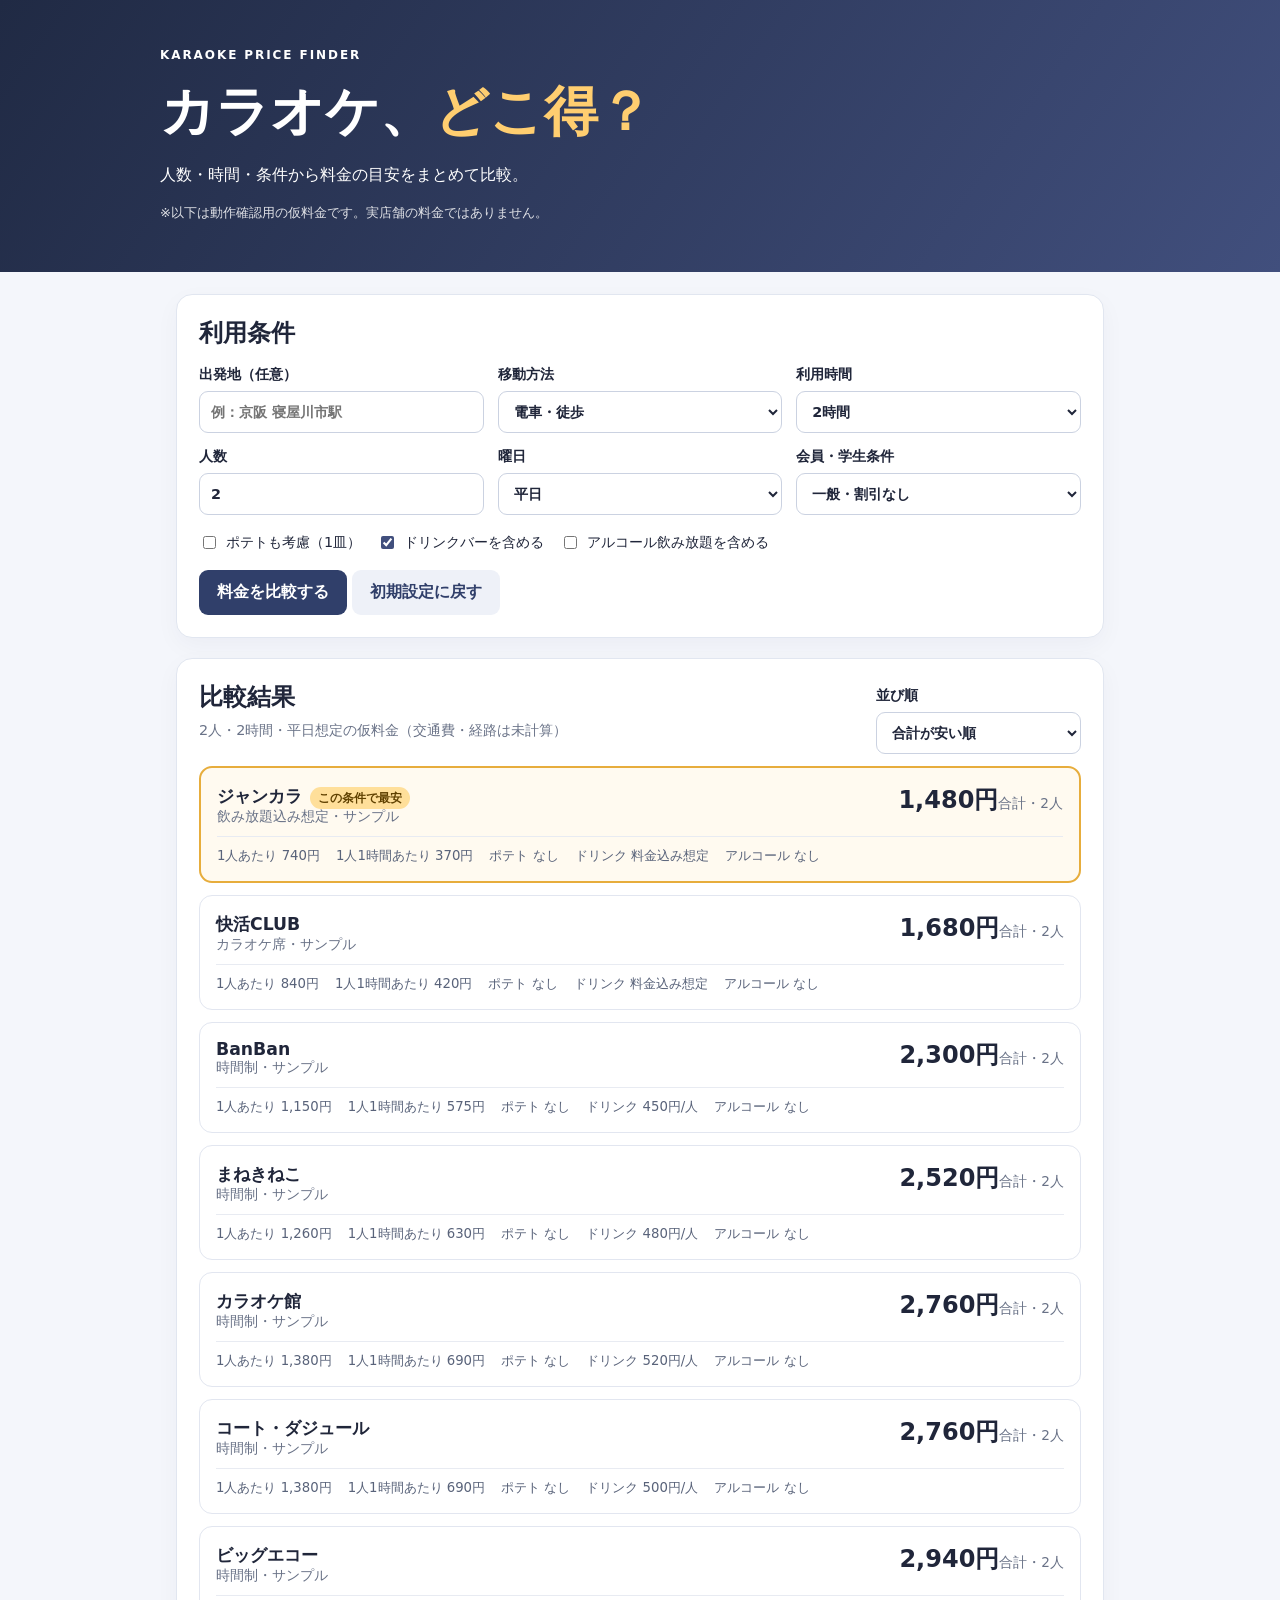
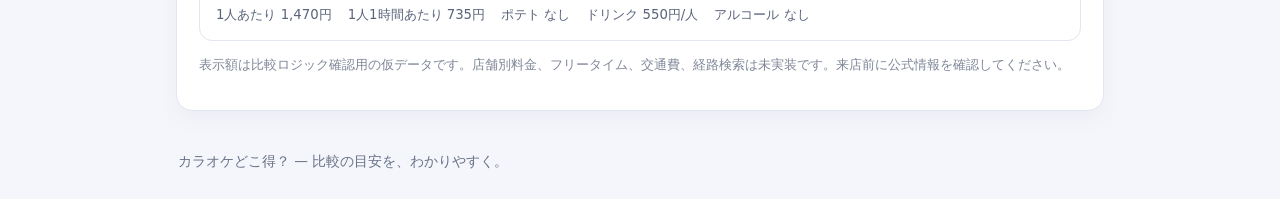
==== site/index.html @ 8447a925 "Add files via upload" ====
<!doctype html><html lang="ja"><head><meta charset="utf-8"><meta name="viewport" content="width=device-width,initial-scale=1"><meta name="theme-color" content="#202a44"><title>カラオケどこ得？</title><meta name="description" content="条件を入れてカラオケ料金の目安を比較"><link rel="stylesheet" href="./style.css"><script defer src="./app.js"></script></head><body><header><p class="eyebrow">KARAOKE PRICE FINDER</p><h1>カラオケ、<span>どこ得？</span></h1><p>人数・時間・条件から料金の目安をまとめて比較。</p><p class="notice">※以下は動作確認用の仮料金です。実店舗の料金ではありません。</p></header><main><section class="panel"><h2>利用条件</h2><form id="search-form"><div class="grid"><label>出発地（任意）<input id="origin" placeholder="例：京阪 寝屋川市駅"></label><label>移動方法<select id="transport"><option value="transit">電車・徒歩</option><option value="car">車</option><option value="walk">徒歩</option></select></label><label>利用時間<select id="duration"><option value="1">1時間</option><option value="2" selected>2時間</option><option value="3">3時間</option><option value="4">4時間</option><option value="5">5時間</option><option value="6">6時間</option></select></label><label>人数<input id="people" type="number" min="1" max="20" value="2" required></label><label>曜日<select id="day"><option value="weekday">平日</option><option value="weekend">金土日・祝前日</option></select></label><label>会員・学生条件<select id="discount"><option value="none">一般・割引なし</option><option value="member">会員料金（想定）</option><option value="student">学生料金（想定）</option></select></label></div><div class="checks"><label><input id="potato" type="checkbox"> ポテトも考慮（1皿）</label><label><input id="drink" type="checkbox" checked> ドリンクバーを含める</label><label><input id="alcohol" type="checkbox"> アルコール飲み放題を含める</label></div><button type="submit">料金を比較する</button> <button type="button" id="reset" class="secondary">初期設定に戻す</button></form></section><section class="panel"><div class="result-head"><div><h2>比較結果</h2><p id="summary">条件を選んで比較してな。</p></div><label>並び順<select id="sort"><option value="total">合計が安い順</option><option value="hourly">1人1時間あたりが安い順</option><option value="name">チェーン名順</option></select></label></div><div id="results-list" aria-live="polite"><p class="empty">読み込み中…</p></div><p class="notice dark">表示額は比較ロジック確認用の仮データです。店舗別料金、フリータイム、交通費、経路検索は未実装です。来店前に公式情報を確認してください。</p></section></main><footer>カラオケどこ得？ — 比較の目安を、わかりやすく。</footer></body></html>
---- site/style.css ----
*{box-sizing:border-box}body{margin:0;background:#f4f6fb;color:#20263a;font-family:system-ui,-apple-system,"Segoe UI",sans-serif}header{padding:36px max(20px,calc((100% - 960px)/2));background:linear-gradient(125deg,#202a44,#414f7d);color:#fff}.eyebrow{letter-spacing:.16em;font-size:.75rem;font-weight:800}h1{font-size:clamp(2rem,6vw,3.4rem);margin:.25em 0}h1 span{color:#ffce70}.notice{font-size:.82rem;line-height:1.6;opacity:.85}.dark{color:#697287}main{max-width:960px;margin:auto;padding:22px 16px}.panel{background:white;border:1px solid #e1e6f0;border-radius:16px;padding:22px;margin-bottom:20px;box-shadow:0 8px 24px #1724430a}h2{margin:0 0 16px}.grid{display:grid;grid-template-columns:repeat(3,minmax(0,1fr));gap:14px}label{display:flex;flex-direction:column;gap:7px;font-size:.9rem;font-weight:650}input,select{font:inherit;border:1px solid #cbd2e1;border-radius:9px;padding:11px;background:white;color:inherit;min-height:42px}.checks{display:flex;flex-wrap:wrap;gap:16px;margin:18px 0}.checks label{flex-direction:row;align-items:center;font-weight:500}.checks input{min-height:auto;accent-color:#414f7d}button{background:#303f6a;color:white;border:0;border-radius:9px;padding:12px 18px;font:inherit;font-weight:750;cursor:pointer}.secondary{background:#eef1f8;color:#303f6a}.result-head{display:flex;justify-content:space-between;align-items:end;gap:15px}.result-head p{color:#697287;margin-top:-8px;font-size:.9rem}.result-head label{min-width:180px}.card{border:1px solid #e2e6f0;border-radius:13px;padding:16px;margin-top:12px;display:grid;grid-template-columns:1fr auto;gap:10px 16px}.card.best{border:2px solid #e7ad3c;background:#fffaf0}.brand{font-size:1.08rem;font-weight:800}.badge{font-size:.72rem;background:#ffdf9a;color:#604100;padding:4px 8px;border-radius:99px;margin-left:8px}.plan,.price small{color:#697287;font-size:.85rem}.price{text-align:right;white-space:nowrap}.price strong{font-size:1.5rem}.details{grid-column:1/-1;border-top:1px solid #e8ebf2;padding-top:10px;display:flex;flex-wrap:wrap;gap:8px 16px;font-size:.83rem;color:#59637a}.empty{text-align:center;padding:24px;background:#f7f8fc;border-radius:10px;color:#697287}footer{max-width:960px;margin:auto;padding:0 18px 28px;color:#697287;font-size:.85rem}@media(max-width:680px){.grid{grid-template-columns:repeat(2,minmax(0,1fr))}.result-head{align-items:stretch;flex-direction:column}.result-head label{min-width:0}.card{padding:13px}}@media(max-width:420px){.grid{grid-template-columns:1fr}.card{grid-template-columns:1fr}.price{text-align:left}.details{grid-column:1}button{margin-bottom:5px}}
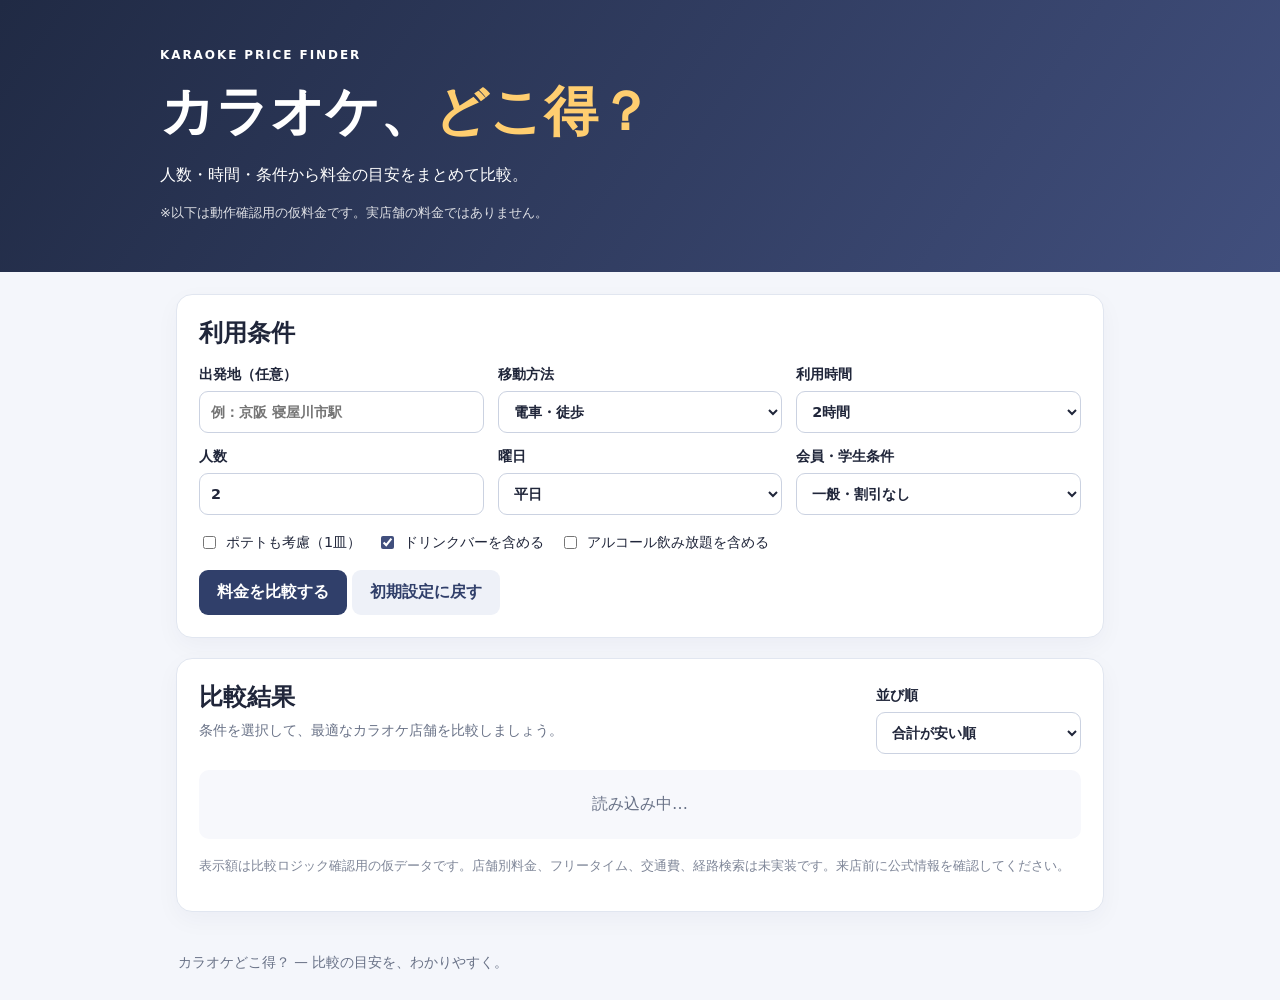
==== commit 83aa254c: "Update index.html" ====
--- a/site/index.html
+++ b/site/index.html
@@ -1 +1 @@
-<!doctype html><html lang="ja"><head><meta charset="utf-8"><meta name="viewport" content="width=device-width,initial-scale=1"><meta name="theme-color" content="#202a44"><title>カラオケどこ得？</title><meta name="description" content="条件を入れてカラオケ料金の目安を比較"><link rel="stylesheet" href="./style.css"><script defer src="./app.js"></script></head><body><header><p class="eyebrow">KARAOKE PRICE FINDER</p><h1>カラオケ、<span>どこ得？</span></h1><p>人数・時間・条件から料金の目安をまとめて比較。</p><p class="notice">※以下は動作確認用の仮料金です。実店舗の料金ではありません。</p></header><main><section class="panel"><h2>利用条件</h2><form id="search-form"><div class="grid"><label>出発地（任意）<input id="origin" placeholder="例：京阪 寝屋川市駅"></label><label>移動方法<select id="transport"><option value="transit">電車・徒歩</option><option value="car">車</option><option value="walk">徒歩</option></select></label><label>利用時間<select id="duration"><option value="1">1時間</option><option value="2" selected>2時間</option><option value="3">3時間</option><option value="4">4時間</option><option value="5">5時間</option><option value="6">6時間</option></select></label><label>人数<input id="people" type="number" min="1" max="20" value="2" required></label><label>曜日<select id="day"><option value="weekday">平日</option><option value="weekend">金土日・祝前日</option></select></label><label>会員・学生条件<select id="discount"><option value="none">一般・割引なし</option><option value="member">会員料金（想定）</option><option value="student">学生料金（想定）</option></select></label></div><div class="checks"><label><input id="potato" type="checkbox"> ポテトも考慮（1皿）</label><label><input id="drink" type="checkbox" checked> ドリンクバーを含める</label><label><input id="alcohol" type="checkbox"> アルコール飲み放題を含める</label></div><button type="submit">料金を比較する</button> <button type="button" id="reset" class="secondary">初期設定に戻す</button></form></section><section class="panel"><div class="result-head"><div><h2>比較結果</h2><p id="summary">条件を選んで比較してな。</p></div><label>並び順<select id="sort"><option value="total">合計が安い順</option><option value="hourly">1人1時間あたりが安い順</option><option value="name">チェーン名順</option></select></label></div><div id="results-list" aria-live="polite"><p class="empty">読み込み中…</p></div><p class="notice dark">表示額は比較ロジック確認用の仮データです。店舗別料金、フリータイム、交通費、経路検索は未実装です。来店前に公式情報を確認してください。</p></section></main><footer>カラオケどこ得？ — 比較の目安を、わかりやすく。</footer></body></html>
+<!doctype html><html lang="ja"><head><meta charset="utf-8"><meta name="viewport" content="width=device-width,initial-scale=1"><meta name="theme-color" content="#202a44"><title>カラオケどこ得？</title><meta name="description" content="条件を入れてカラオケ料金の目安を比較"><link rel="stylesheet" href="./style.css"><script defer src="./app.js"></script></head><body><header><p class="eyebrow">KARAOKE PRICE FINDER</p><h1>カラオケ、<span>どこ得？</span></h1><p>人数・時間・条件から料金の目安をまとめて比較。</p><p class="notice">※以下は動作確認用の仮料金です。実店舗の料金ではありません。</p></header><main><section class="panel"><h2>利用条件</h2><form id="search-form"><div class="grid"><label>出発地（任意）<input id="origin" placeholder="例：京阪 寝屋川市駅"></label><label>移動方法<select id="transport"><option value="transit">電車・徒歩</option><option value="car">車</option><option value="walk">徒歩</option></select></label><label>利用時間<select id="duration"><option value="1">1時間</option><option value="2" selected>2時間</option><option value="3">3時間</option><option value="4">4時間</option><option value="5">5時間</option><option value="6">6時間</option></select></label><label>人数<input id="people" type="number" min="1" max="20" value="2" required></label><label>曜日<select id="day"><option value="weekday">平日</option><option value="weekend">金土日・祝前日</option></select></label><label>会員・学生条件<select id="discount"><option value="none">一般・割引なし</option><option value="member">会員料金（想定）</option><option value="student">学生料金（想定）</option></select></label></div><div class="checks"><label><input id="potato" type="checkbox"> ポテトも考慮（1皿）</label><label><input id="drink" type="checkbox" checked> ドリンクバーを含める</label><label><input id="alcohol" type="checkbox"> アルコール飲み放題を含める</label></div><button type="submit">料金を比較する</button> <button type="button" id="reset" class="secondary">初期設定に戻す</button></form></section><section class="panel"><div class="result-head"><div><h2>比較結果</h2><p id="summary">条件を選択して、最適なカラオケ店舗を比較しましょう。</p></div><label>並び順<select id="sort"><option value="total">合計が安い順</option><option value="hourly">1人1時間あたりが安い順</option><option value="name">チェーン名順</option></select></label></div><div id="results-list" aria-live="polite"><p class="empty">読み込み中…</p></div><p class="notice dark">表示額は比較ロジック確認用の仮データです。店舗別料金、フリータイム、交通費、経路検索は未実装です。来店前に公式情報を確認してください。</p></section></main><footer>カラオケどこ得？ — 比較の目安を、わかりやすく。</footer></body></html>
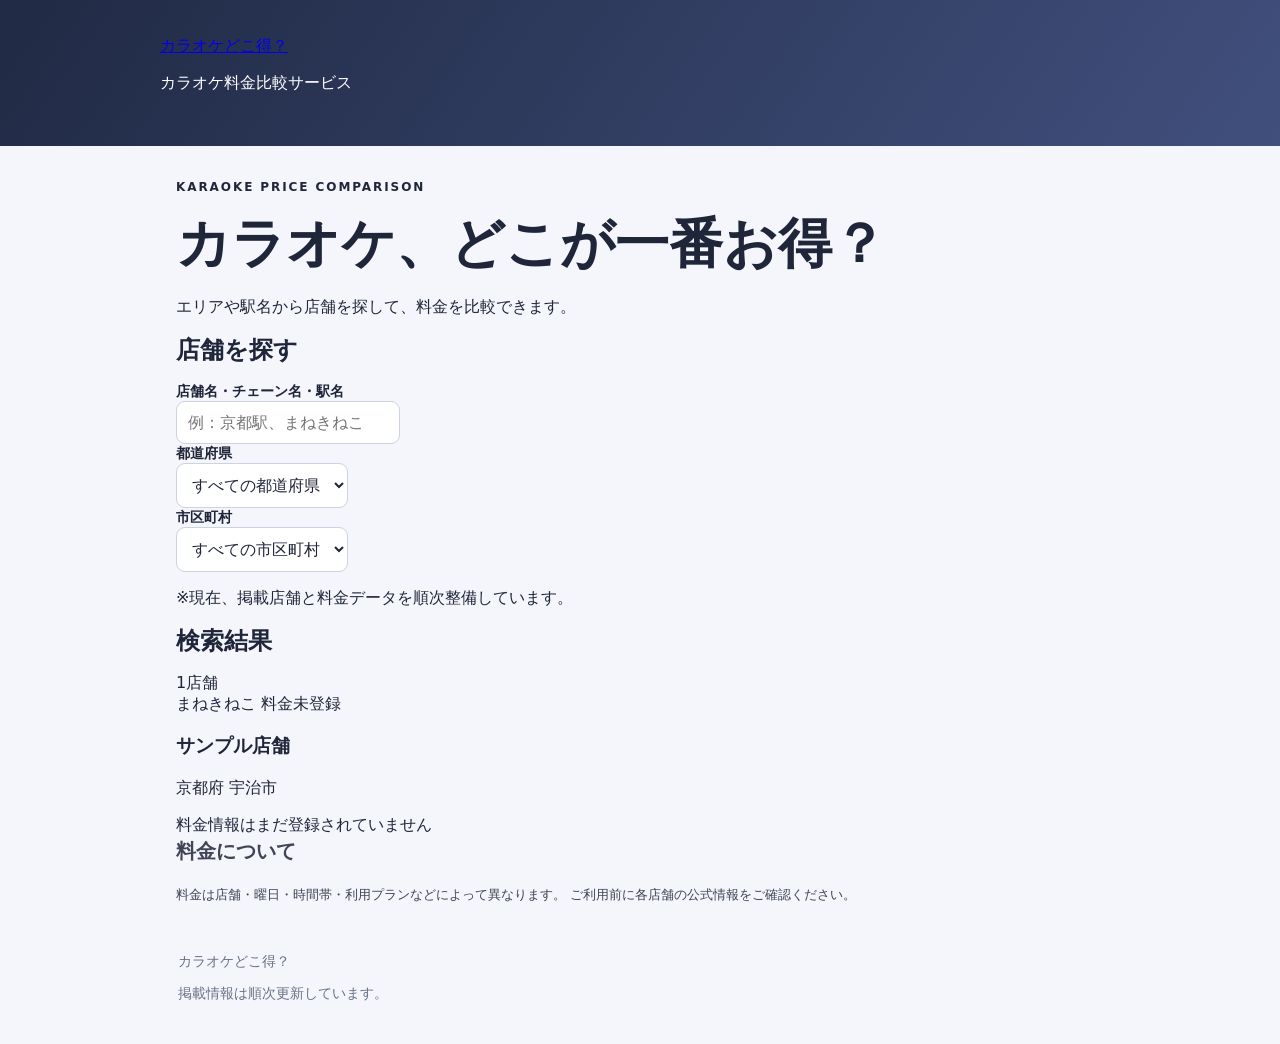
==== commit b3c8e1ad: "Update index.html" ====
--- a/site/index.html
+++ b/site/index.html
@@ -1 +1,84 @@
-<!doctype html><html lang="ja"><head><meta charset="utf-8"><meta name="viewport" content="width=device-width,initial-scale=1"><meta name="theme-color" content="#202a44"><title>カラオケどこ得？</title><meta name="description" content="条件を入れてカラオケ料金の目安を比較"><link rel="stylesheet" href="./style.css"><script defer src="./app.js"></script></head><body><header><p class="eyebrow">KARAOKE PRICE FINDER</p><h1>カラオケ、<span>どこ得？</span></h1><p>人数・時間・条件から料金の目安をまとめて比較。</p><p class="notice">※以下は動作確認用の仮料金です。実店舗の料金ではありません。</p></header><main><section class="panel"><h2>利用条件</h2><form id="search-form"><div class="grid"><label>出発地（任意）<input id="origin" placeholder="例：京阪 寝屋川市駅"></label><label>移動方法<select id="transport"><option value="transit">電車・徒歩</option><option value="car">車</option><option value="walk">徒歩</option></select></label><label>利用時間<select id="duration"><option value="1">1時間</option><option value="2" selected>2時間</option><option value="3">3時間</option><option value="4">4時間</option><option value="5">5時間</option><option value="6">6時間</option></select></label><label>人数<input id="people" type="number" min="1" max="20" value="2" required></label><label>曜日<select id="day"><option value="weekday">平日</option><option value="weekend">金土日・祝前日</option></select></label><label>会員・学生条件<select id="discount"><option value="none">一般・割引なし</option><option value="member">会員料金（想定）</option><option value="student">学生料金（想定）</option></select></label></div><div class="checks"><label><input id="potato" type="checkbox"> ポテトも考慮（1皿）</label><label><input id="drink" type="checkbox" checked> ドリンクバーを含める</label><label><input id="alcohol" type="checkbox"> アルコール飲み放題を含める</label></div><button type="submit">料金を比較する</button> <button type="button" id="reset" class="secondary">初期設定に戻す</button></form></section><section class="panel"><div class="result-head"><div><h2>比較結果</h2><p id="summary">条件を選択して、最適なカラオケ店舗を比較しましょう。</p></div><label>並び順<select id="sort"><option value="total">合計が安い順</option><option value="hourly">1人1時間あたりが安い順</option><option value="name">チェーン名順</option></select></label></div><div id="results-list" aria-live="polite"><p class="empty">読み込み中…</p></div><p class="notice dark">表示額は比較ロジック確認用の仮データです。店舗別料金、フリータイム、交通費、経路検索は未実装です。来店前に公式情報を確認してください。</p></section></main><footer>カラオケどこ得？ — 比較の目安を、わかりやすく。</footer></body></html>
+<!DOCTYPE html>
+<html lang="ja">
+<head>
+  <meta charset="UTF-8">
+  <meta name="viewport" content="width=device-width, initial-scale=1">
+  <meta name="theme-color" content="#ffffff">
+  <meta name="description" content="カラオケ店舗の料金を比較して、自分に合ったお店を探せるサービスです。">
+  <title>カラオケどこ得？｜カラオケ料金比較</title>
+  <link rel="stylesheet" href="./style.css">
+  <script src="./app.js" defer></script>
+</head>
+<body>
+  <header class="site-header">
+    <a class="logo" href="./">カラオケどこ得？</a>
+    <p class="header-subtitle">カラオケ料金比較サービス</p>
+  </header>
+
+  <main class="container">
+    <section class="hero">
+      <p class="eyebrow">KARAOKE PRICE COMPARISON</p>
+      <h1>カラオケ、どこが一番お得？</h1>
+      <p class="hero-description">
+        エリアや駅名から店舗を探して、料金を比較できます。
+      </p>
+    </section>
+
+    <section class="search-panel" aria-labelledby="search-title">
+      <h2 id="search-title">店舗を探す</h2>
+
+      <label for="search">店舗名・チェーン名・駅名</label>
+      <input
+        id="search"
+        type="search"
+        placeholder="例：京都駅、まねきねこ"
+        autocomplete="off"
+      >
+
+      <div class="select-row">
+        <div class="form-field">
+          <label for="prefecture">都道府県</label>
+          <select id="prefecture">
+            <option value="">すべての都道府県</option>
+          </select>
+        </div>
+
+        <div class="form-field">
+          <label for="city">市区町村</label>
+          <select id="city">
+            <option value="">すべての市区町村</option>
+          </select>
+        </div>
+      </div>
+
+      <p class="search-note">
+        ※現在、掲載店舗と料金データを順次整備しています。
+      </p>
+    </section>
+
+    <section class="results-section" aria-labelledby="results-title">
+      <div class="results-heading">
+        <h2 id="results-title">検索結果</h2>
+        <span id="result-count">0店舗</span>
+      </div>
+
+      <div id="store-list" class="store-list" aria-live="polite">
+        <p>店舗情報を読み込んでいます。</p>
+      </div>
+    </section>
+
+    <section class="notice">
+      <h2>料金について</h2>
+      <p>
+        料金は店舗・曜日・時間帯・利用プランなどによって異なります。
+        ご利用前に各店舗の公式情報をご確認ください。
+      </p>
+    </section>
+  </main>
+
+  <footer class="site-footer">
+    <p>カラオケどこ得？</p>
+    <p>掲載情報は順次更新しています。</p>
+  </footer>
+</body>
+</html>
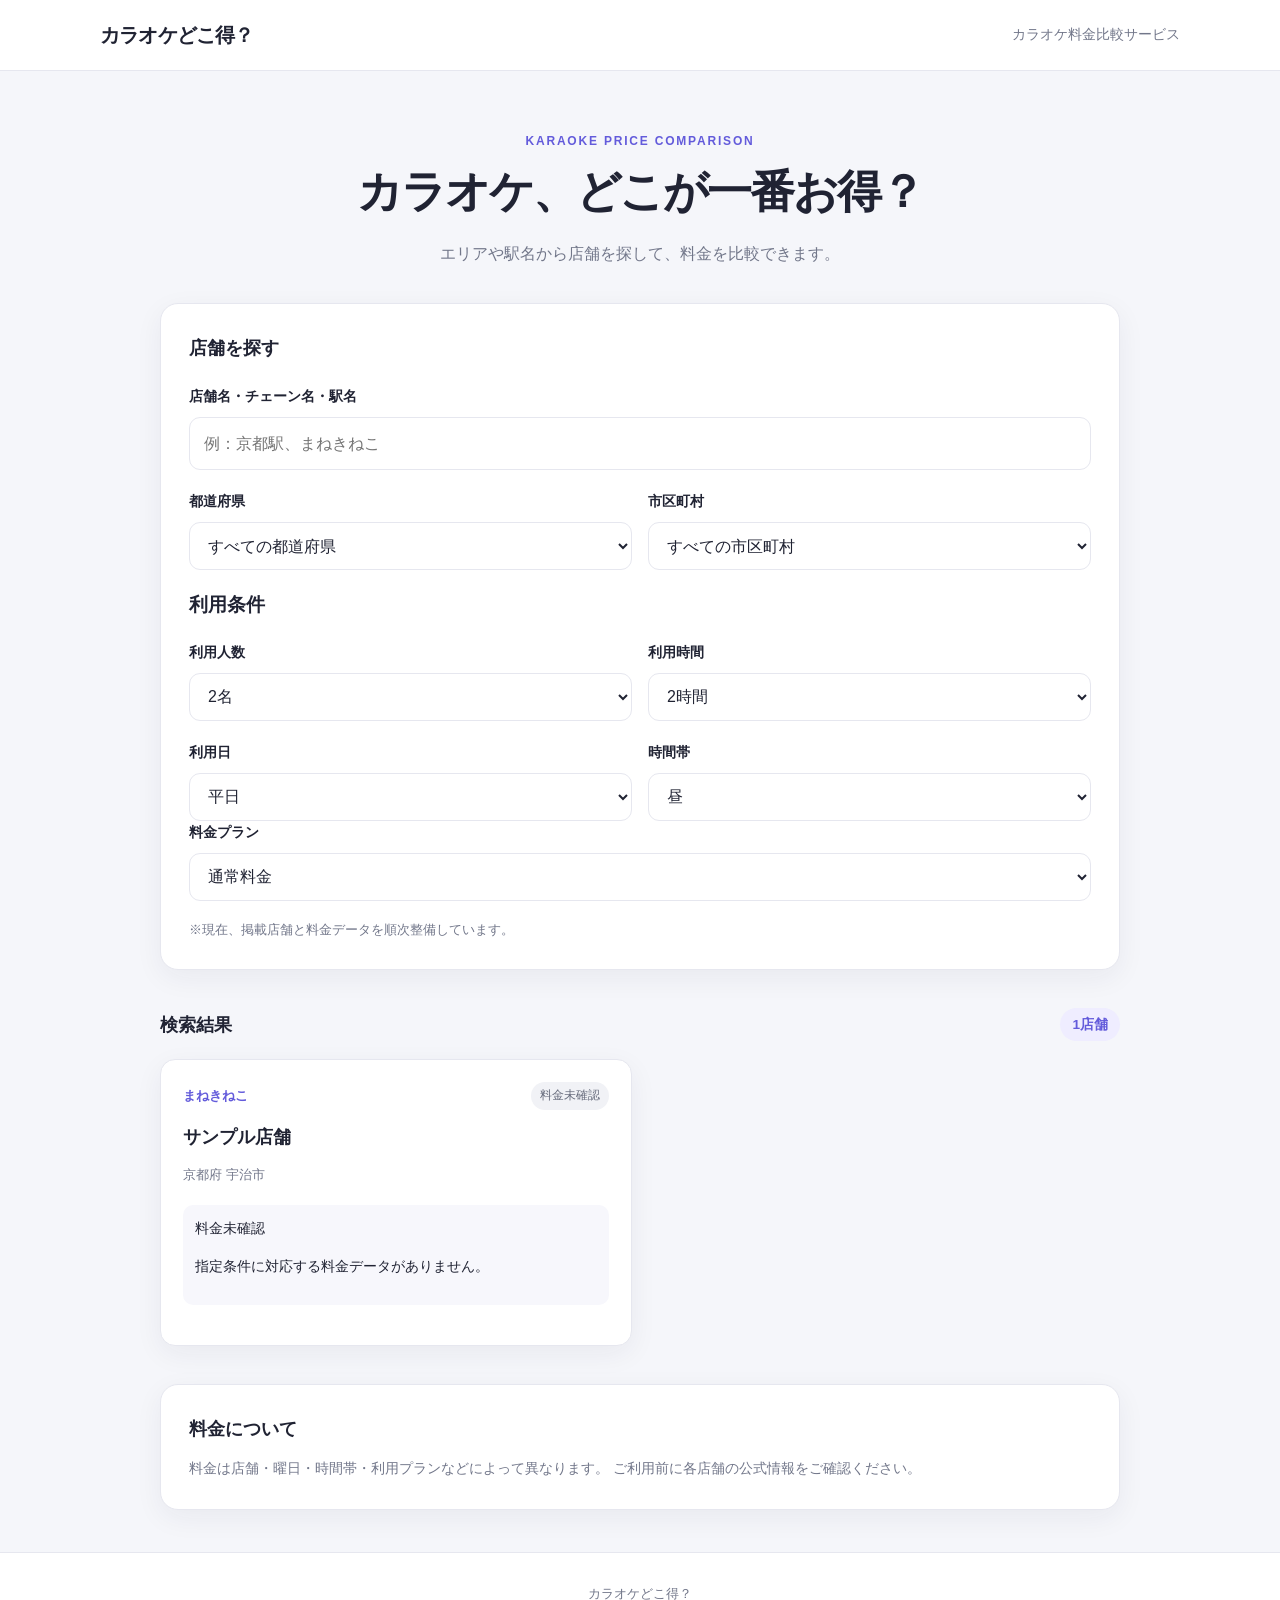
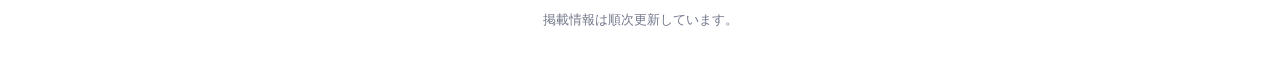
==== commit b3cb75e3: "Add comparison options section to index.html" ====
--- a/site/index.html
+++ b/site/index.html
@@ -51,6 +51,63 @@
         </div>
       </div>
 
+      <div class="comparison-options">
+  <h3>利用条件</h3>
+
+  <div class="select-row">
+    <div class="form-field">
+      <label for="people">利用人数</label>
+      <select id="people">
+        <option value="1">1名</option>
+        <option value="2" selected>2名</option>
+        <option value="3">3名</option>
+        <option value="4">4名</option>
+        <option value="5">5名</option>
+        <option value="6">6名</option>
+        <option value="8">8名</option>
+        <option value="10">10名</option>
+      </select>
+    </div>
+
+    <div class="form-field">
+      <label for="hours">利用時間</label>
+      <select id="hours">
+        <option value="1">1時間</option>
+        <option value="2" selected>2時間</option>
+        <option value="3">3時間</option>
+        <option value="4">4時間</option>
+        <option value="5">5時間</option>
+      </select>
+    </div>
+  </div>
+
+  <div class="select-row">
+    <div class="form-field">
+      <label for="day-type">利用日</label>
+      <select id="day-type">
+        <option value="weekday">平日</option>
+        <option value="weekend">土日祝</option>
+      </select>
+    </div>
+
+    <div class="form-field">
+      <label for="time-type">時間帯</label>
+      <select id="time-type">
+        <option value="daytime">昼</option>
+        <option value="night">夜</option>
+      </select>
+    </div>
+  </div>
+
+  <div class="form-field">
+    <label for="plan">料金プラン</label>
+    <select id="plan">
+      <option value="normal">通常料金</option>
+      <option value="student">学生料金</option>
+      <option value="freeTime">フリータイム</option>
+    </select>
+  </div>
+</div>
       <p class="search-note">
         ※現在、掲載店舗と料金データを順次整備しています。
       </p>
--- a/site/style.css
+++ b/site/style.css
@@ -1 +1,305 @@
-*{box-sizing:border-box}body{margin:0;background:#f4f6fb;color:#20263a;font-family:system-ui,-apple-system,"Segoe UI",sans-serif}header{padding:36px max(20px,calc((100% - 960px)/2));background:linear-gradient(125deg,#202a44,#414f7d);color:#fff}.eyebrow{letter-spacing:.16em;font-size:.75rem;font-weight:800}h1{font-size:clamp(2rem,6vw,3.4rem);margin:.25em 0}h1 span{color:#ffce70}.notice{font-size:.82rem;line-height:1.6;opacity:.85}.dark{color:#697287}main{max-width:960px;margin:auto;padding:22px 16px}.panel{background:white;border:1px solid #e1e6f0;border-radius:16px;padding:22px;margin-bottom:20px;box-shadow:0 8px 24px #1724430a}h2{margin:0 0 16px}.grid{display:grid;grid-template-columns:repeat(3,minmax(0,1fr));gap:14px}label{display:flex;flex-direction:column;gap:7px;font-size:.9rem;font-weight:650}input,select{font:inherit;border:1px solid #cbd2e1;border-radius:9px;padding:11px;background:white;color:inherit;min-height:42px}.checks{display:flex;flex-wrap:wrap;gap:16px;margin:18px 0}.checks label{flex-direction:row;align-items:center;font-weight:500}.checks input{min-height:auto;accent-color:#414f7d}button{background:#303f6a;color:white;border:0;border-radius:9px;padding:12px 18px;font:inherit;font-weight:750;cursor:pointer}.secondary{background:#eef1f8;color:#303f6a}.result-head{display:flex;justify-content:space-between;align-items:end;gap:15px}.result-head p{color:#697287;margin-top:-8px;font-size:.9rem}.result-head label{min-width:180px}.card{border:1px solid #e2e6f0;border-radius:13px;padding:16px;margin-top:12px;display:grid;grid-template-columns:1fr auto;gap:10px 16px}.card.best{border:2px solid #e7ad3c;background:#fffaf0}.brand{font-size:1.08rem;font-weight:800}.badge{font-size:.72rem;background:#ffdf9a;color:#604100;padding:4px 8px;border-radius:99px;margin-left:8px}.plan,.price small{color:#697287;font-size:.85rem}.price{text-align:right;white-space:nowrap}.price strong{font-size:1.5rem}.details{grid-column:1/-1;border-top:1px solid #e8ebf2;padding-top:10px;display:flex;flex-wrap:wrap;gap:8px 16px;font-size:.83rem;color:#59637a}.empty{text-align:center;padding:24px;background:#f7f8fc;border-radius:10px;color:#697287}footer{max-width:960px;margin:auto;padding:0 18px 28px;color:#697287;font-size:.85rem}@media(max-width:680px){.grid{grid-template-columns:repeat(2,minmax(0,1fr))}.result-head{align-items:stretch;flex-direction:column}.result-head label{min-width:0}.card{padding:13px}}@media(max-width:420px){.grid{grid-template-columns:1fr}.card{grid-template-columns:1fr}.price{text-align:left}.details{grid-column:1}button{margin-bottom:5px}}
+:root {
+  color-scheme: light;
+  --background: #f5f6fa;
+  --surface: #ffffff;
+  --text: #202333;
+  --muted: #72778a;
+  --primary: #635bdb;
+  --primary-light: #efedff;
+  --border: #e6e7ef;
+  --radius: 18px;
+  --shadow: 0 8px 28px rgba(28, 32, 60, 0.06);
+}
+
+* {
+  box-sizing: border-box;
+}
+
+html {
+  scroll-behavior: smooth;
+}
+
+body {
+  margin: 0;
+  background: var(--background);
+  color: var(--text);
+  font-family:
+    -apple-system, BlinkMacSystemFont, "Segoe UI",
+    "Noto Sans JP", "Hiragino Kaku Gothic ProN",
+    Meiryo, sans-serif;
+  line-height: 1.7;
+}
+
+a {
+  color: var(--primary);
+  text-decoration: none;
+}
+
+a:hover {
+  text-decoration: underline;
+}
+
+.site-header {
+  display: flex;
+  align-items: center;
+  justify-content: space-between;
+  gap: 16px;
+  padding: 18px max(20px, calc((100% - 1080px) / 2));
+  background: var(--surface);
+  border-bottom: 1px solid var(--border);
+}
+
+.logo {
+  color: var(--text);
+  font-size: 1.25rem;
+  font-weight: 800;
+  letter-spacing: -0.04em;
+}
+
+.header-subtitle {
+  margin: 0;
+  color: var(--muted);
+  font-size: 0.85rem;
+}
+
+.container {
+  width: min(100% - 32px, 960px);
+  margin: 0 auto;
+}
+
+.hero {
+  padding: 60px 0 36px;
+  text-align: center;
+}
+
+.eyebrow {
+  margin: 0 0 10px;
+  color: var(--primary);
+  font-size: 0.75rem;
+  font-weight: 800;
+  letter-spacing: 0.15em;
+}
+
+.hero h1 {
+  margin: 0;
+  font-size: clamp(1.8rem, 5vw, 2.8rem);
+  line-height: 1.35;
+  letter-spacing: -0.045em;
+}
+
+.hero-description {
+  margin: 18px 0 0;
+  color: var(--muted);
+}
+
+.search-panel,
+.notice {
+  padding: 28px;
+  background: var(--surface);
+  border: 1px solid var(--border);
+  border-radius: var(--radius);
+  box-shadow: var(--shadow);
+}
+
+.search-panel h2,
+.results-section h2,
+.notice h2 {
+  margin: 0;
+  font-size: 1.15rem;
+}
+
+.search-panel > label,
+.form-field label {
+  display: block;
+  margin-bottom: 8px;
+  font-size: 0.88rem;
+  font-weight: 700;
+}
+
+.search-panel > label {
+  margin-top: 22px;
+}
+
+input,
+select {
+  width: 100%;
+  min-height: 48px;
+  padding: 12px 14px;
+  background: #fff;
+  color: var(--text);
+  border: 1px solid var(--border);
+  border-radius: 11px;
+  font: inherit;
+  outline: none;
+}
+
+input:focus,
+select:focus {
+  border-color: var(--primary);
+  box-shadow: 0 0 0 3px rgba(99, 91, 219, 0.12);
+}
+
+.select-row {
+  display: grid;
+  grid-template-columns: 1fr 1fr;
+  gap: 16px;
+  margin-top: 20px;
+}
+
+.search-note {
+  margin: 18px 0 0;
+  color: var(--muted);
+  font-size: 0.82rem;
+}
+
+.results-section {
+  padding: 38px 0;
+}
+
+.results-heading {
+  display: flex;
+  align-items: center;
+  justify-content: space-between;
+  gap: 12px;
+  margin-bottom: 18px;
+}
+
+#result-count {
+  padding: 5px 12px;
+  background: var(--primary-light);
+  color: var(--primary);
+  border-radius: 999px;
+  font-size: 0.85rem;
+  font-weight: 700;
+}
+
+.store-list {
+  display: grid;
+  grid-template-columns: repeat(2, minmax(0, 1fr));
+  gap: 16px;
+}
+
+.store-card {
+  min-width: 0;
+  padding: 22px;
+  background: var(--surface);
+  border: 1px solid var(--border);
+  border-radius: 15px;
+  box-shadow: var(--shadow);
+  overflow-wrap: anywhere;
+}
+
+.store-card-header {
+  display: flex;
+  flex-wrap: wrap;
+  align-items: center;
+  justify-content: space-between;
+  gap: 8px;
+}
+
+.store-chain {
+  color: var(--primary);
+  font-size: 0.83rem;
+  font-weight: 800;
+}
+
+.store-status {
+  padding: 4px 9px;
+  background: #f1f2f6;
+  color: #656a7b;
+  border-radius: 999px;
+  font-size: 0.72rem;
+}
+
+.store-card h3 {
+  margin: 14px 0 8px;
+  font-size: 1.12rem;
+  line-height: 1.5;
+}
+
+.store-location,
+.store-stations,
+.store-verified {
+  color: var(--muted);
+  font-size: 0.84rem;
+}
+
+.store-price {
+  margin: 18px 0;
+  padding: 12px;
+  background: #f7f7fc;
+  border-radius: 10px;
+  font-size: 0.88rem;
+}
+
+.store-card > a {
+  display: inline-block;
+  font-size: 0.87rem;
+  font-weight: 700;
+}
+
+.empty-message,
+.error-message {
+  grid-column: 1 / -1;
+  margin: 0;
+  padding: 28px 18px;
+  background: var(--surface);
+  border: 1px solid var(--border);
+  border-radius: 14px;
+  color: var(--muted);
+  text-align: center;
+}
+
+.error-message {
+  color: #b42318;
+}
+
+.notice {
+  margin-bottom: 42px;
+}
+
+.notice p {
+  margin: 12px 0 0;
+  color: var(--muted);
+  font-size: 0.9rem;
+}
+
+.site-footer {
+  padding: 26px 16px;
+  background: var(--surface);
+  border-top: 1px solid var(--border);
+  color: var(--muted);
+  font-size: 0.82rem;
+  text-align: center;
+}
+
+.site-footer p {
+  margin: 4px 0;
+}
+
+@media (max-width: 640px) {
+  .site-header {
+    align-items: flex-start;
+    flex-direction: column;
+    gap: 2px;
+    padding: 14px 18px;
+  }
+
+  .hero {
+    padding: 42px 0 28px;
+  }
+
+  .search-panel,
+  .notice {
+    padding: 20px;
+  }
+
+  .select-row,
+  .store-list {
+    grid-template-columns: 1fr;
+  }
+
+  .store-card {
+    padding: 18px;
+  }
+}
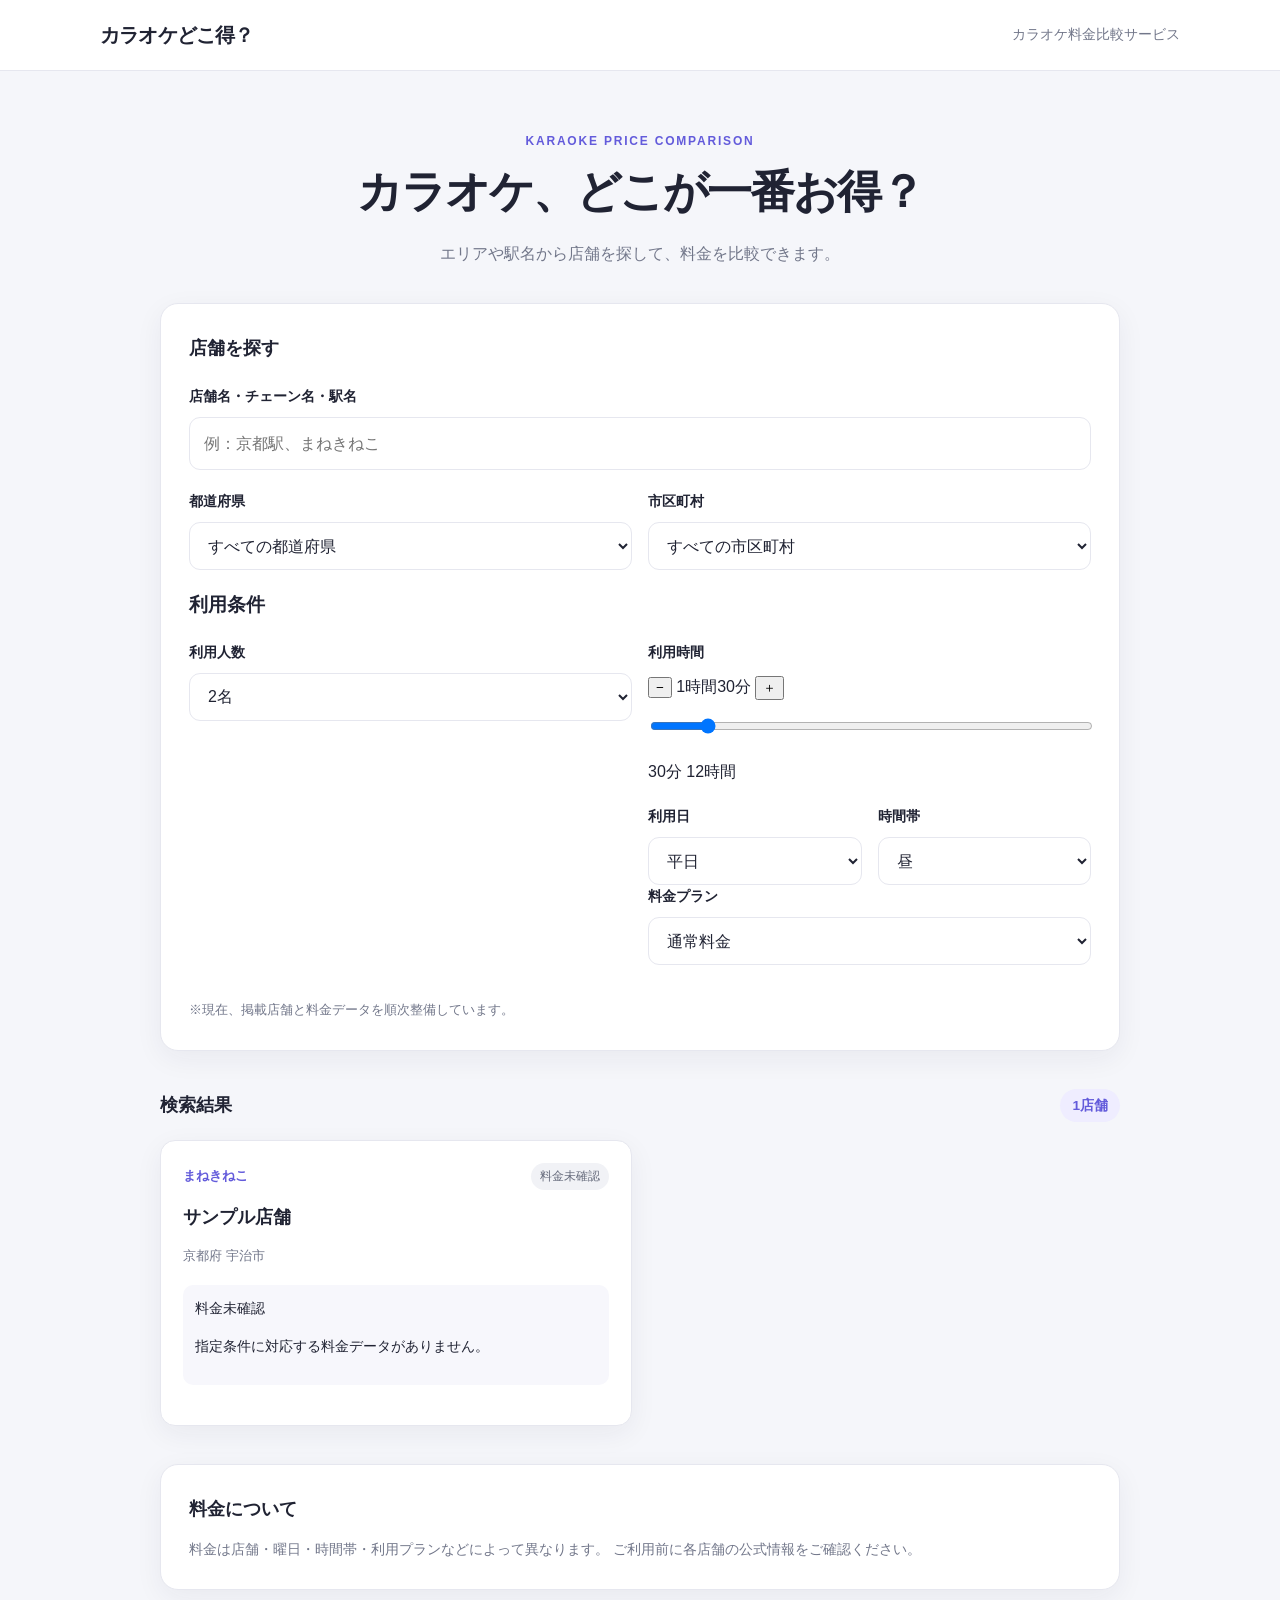
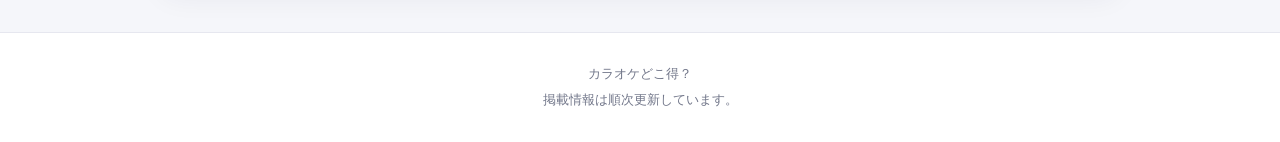
==== commit 56ac57c3: "Update index.html" ====
--- a/site/index.html
+++ b/site/index.html
@@ -70,16 +70,29 @@
     </div>
 
     <div class="form-field">
-      <label for="hours">利用時間</label>
-      <select id="hours">
-        <option value="1">1時間</option>
-        <option value="2" selected>2時間</option>
-        <option value="3">3時間</option>
-        <option value="4">4時間</option>
-        <option value="5">5時間</option>
-      </select>
-    </div>
+<div class="form-field duration-field">
+  <label for="duration">利用時間</label>
+
+  <div class="duration-controls">
+    <button type="button" id="duration-minus" aria-label="5分短く">−</button>
+    <output id="duration-display" for="duration">1時間30分</output>
+    <button type="button" id="duration-plus" aria-label="5分長く">＋</button>
   </div>
+
+  <input
+    id="duration"
+    type="range"
+    min="30"
+    max="720"
+    step="5"
+    value="90"
+  >
+
+  <div class="duration-range">
+    <span>30分</span>
+    <span>12時間</span>
+  </div>
+</div>
 
   <div class="select-row">
     <div class="form-field">
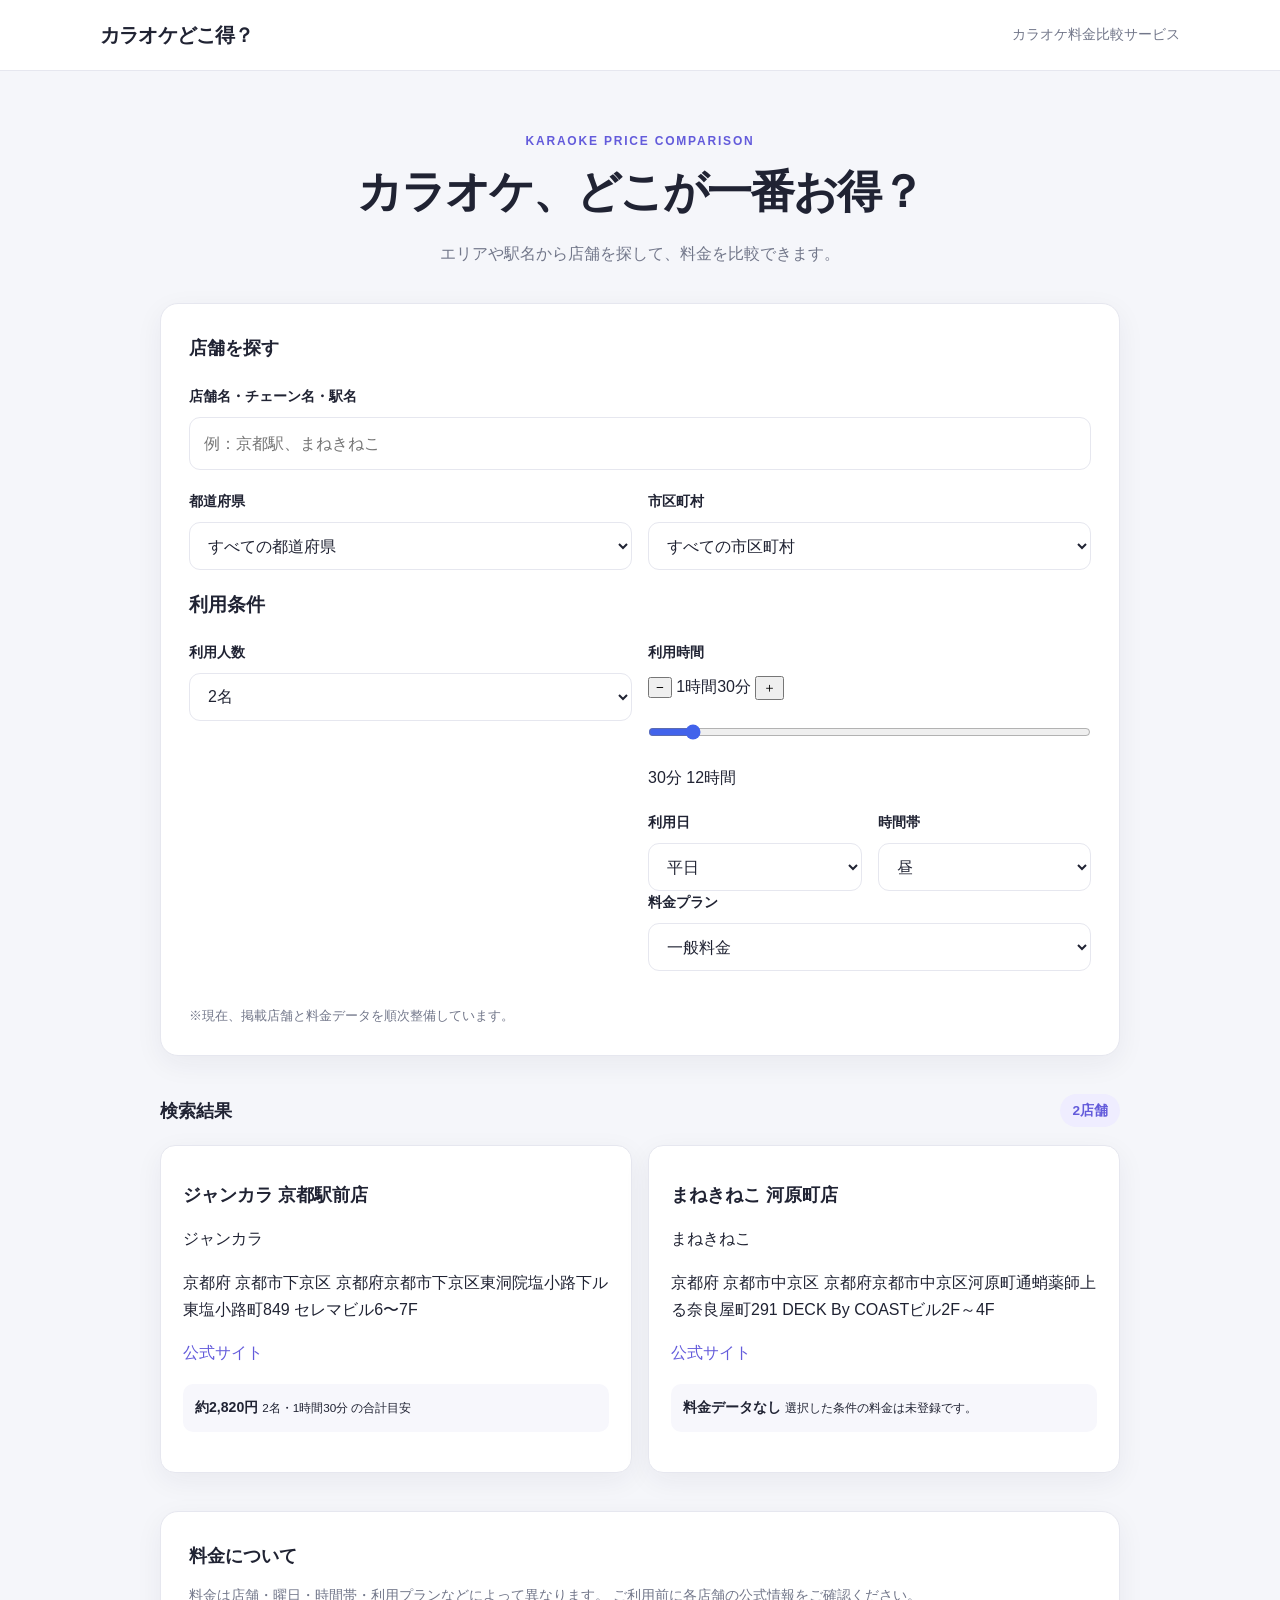
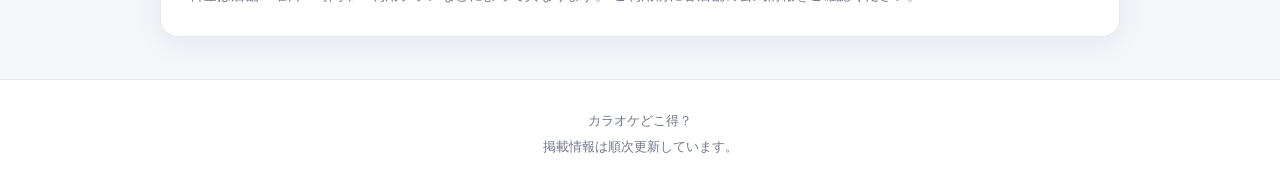
==== commit 5d4af62f: "Update index.html" ====
--- a/site/index.html
+++ b/site/index.html
@@ -115,7 +115,8 @@
   <div class="form-field">
     <label for="plan">料金プラン</label>
     <select id="plan">
-      <option value="normal">通常料金</option>
+      <option value="normal">一般料金</option>
+      <option value="member">会員料金</option>
       <option value="student">学生料金</option>
       <option value="freeTime">フリータイム</option>
     </select>
--- a/site/style.css
+++ b/site/style.css
@@ -299,7 +299,96 @@
     grid-template-columns: 1fr;
   }
 
+  /* 利用時間の選択 */
+.duration-field {
+  grid-column: 1 / -1;
+}
+
+.duration-controls {
+  display: flex;
+  align-items: center;
+  justify-content: center;
+  gap: 20px;
+  margin: 12px 0;
+}
+
+.duration-controls button {
+  width: 48px;
+  height: 48px;
+  border: 1px solid #d7dce5;
+  border-radius: 12px;
+  background: #fff;
+  font-size: 24px;
+  cursor: pointer;
+}
+
+.duration-controls button:hover {
+  background: #f0f4ff;
+}
+
+.duration-controls output {
+  min-width: 120px;
+  text-align: center;
+  font-size: 24px;
+  font-weight: bold;
+}
+
+#duration {
+  display: block;
+  width: 100%;
+  min-height: auto;
+  padding: 0;
+  border: none;
+  box-shadow: none;
+  accent-color: #4263eb;
+  cursor: pointer;
+}
+
+.duration-range {
+  display: flex;
+  justify-content: space-between;
+  margin-top: 8px;
+  color: #666;
+  font-size: 13px;
+}
+
+@media (max-width: 480px) {
+  .duration-controls {
+    gap: 14px;
+  }
+
+  .duration-controls output {
+    min-width: 110px;
+    font-size: 21px;
+  }
+}
   .store-card {
     padding: 18px;
   }
 }
+
+/* スライダーの操作範囲を修正 */
+#duration {
+  display: block;
+  box-sizing: border-box;
+  width: 100%;
+  max-width: 100%;
+  height: 32px;
+  margin: 8px 0;
+  padding: 0;
+  border: none;
+  outline-offset: 4px;
+  appearance: auto;
+  -webkit-appearance: auto;
+  accent-color: #4263eb;
+  cursor: pointer;
+}
+
+.duration-field {
+  min-width: 0;
+}
+
+.duration-controls button:disabled {
+  opacity: 0.35;
+  cursor: not-allowed;
+}
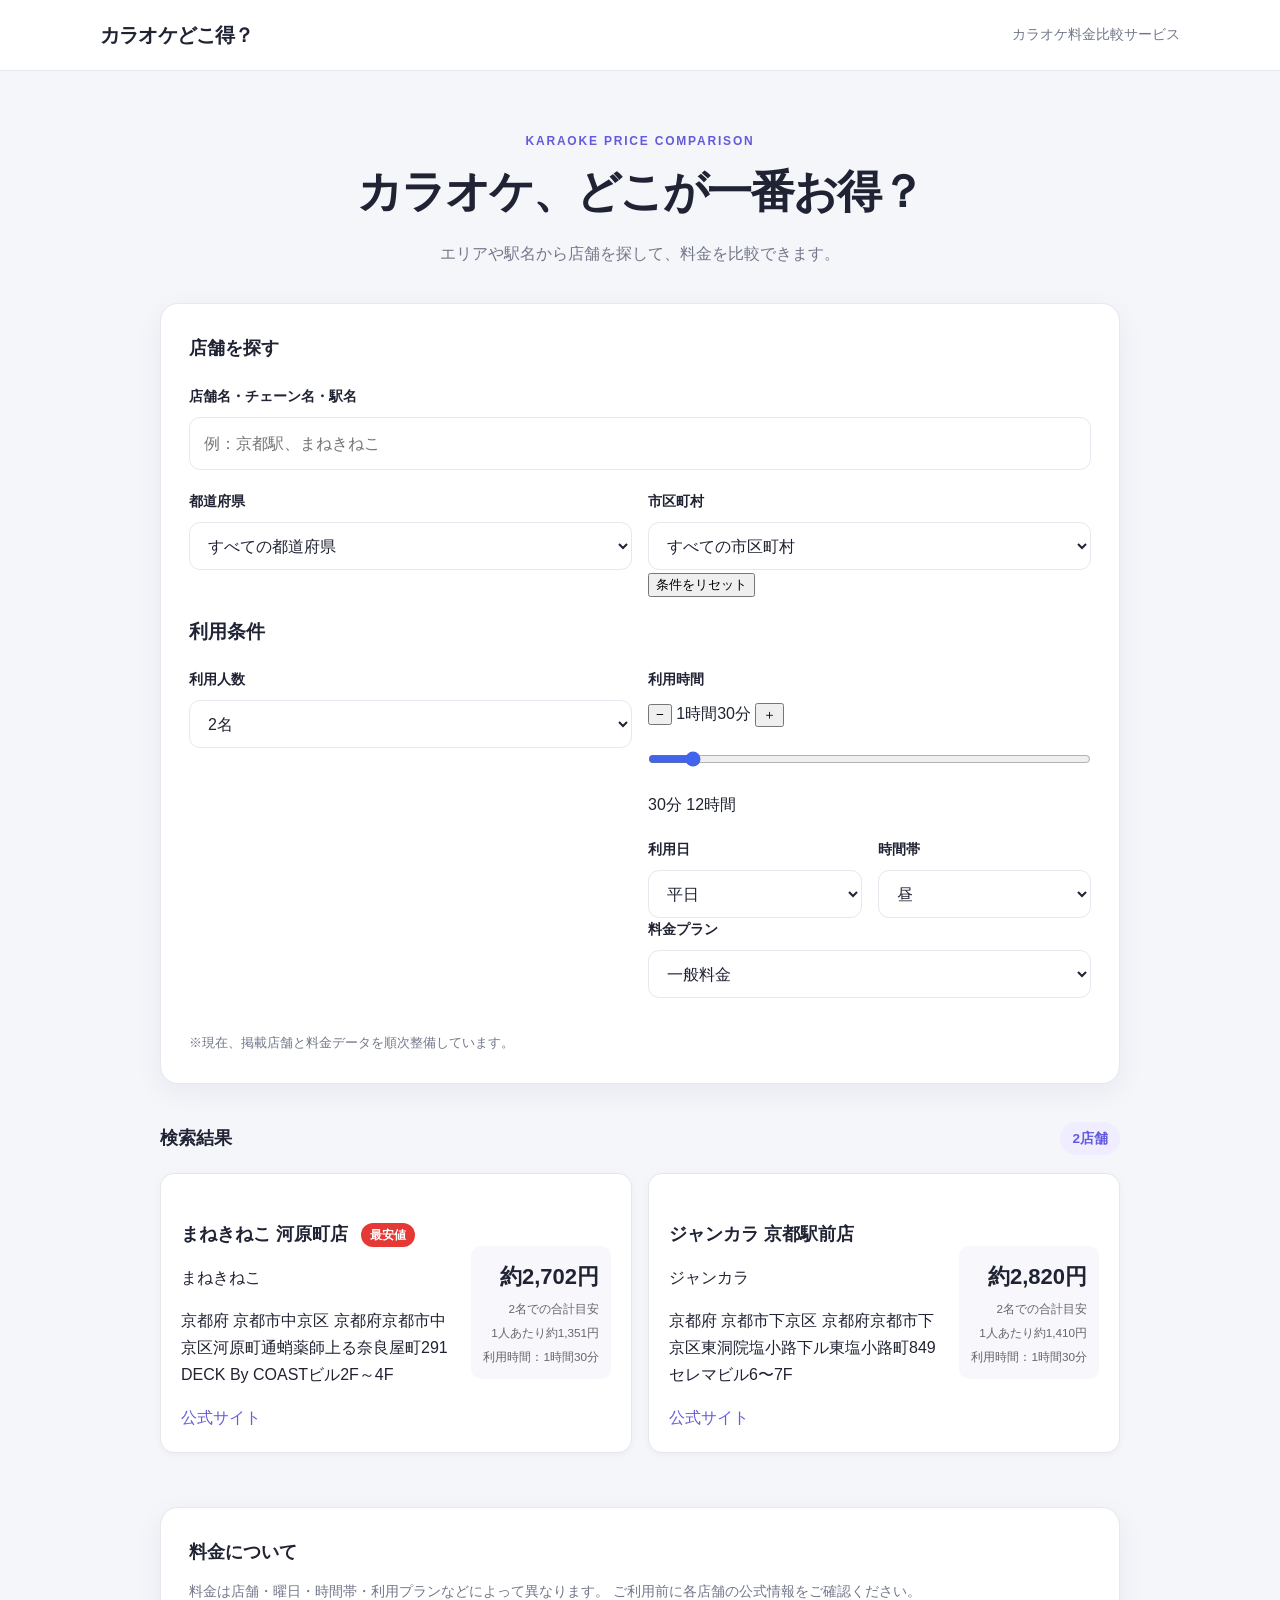
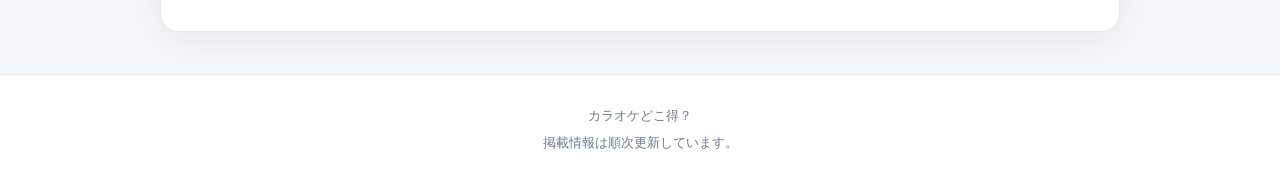
==== commit e24ec715: "Update index.html" ====
--- a/site/index.html
+++ b/site/index.html
@@ -48,6 +48,7 @@
           <select id="city">
             <option value="">すべての市区町村</option>
           </select>
+          <button type="button" id="reset-filters">条件をリセット</button>
         </div>
       </div>
 
--- a/site/style.css
+++ b/site/style.css
@@ -392,3 +392,61 @@
   opacity: 0.35;
   cursor: not-allowed;
 }
+/* 最安値バッジ */
+.cheapest-badge {
+  display: inline-block;
+  margin-left: 8px;
+  padding: 3px 9px;
+  border-radius: 999px;
+  background: #e53935;
+  color: #fff;
+  font-size: 12px;
+  font-weight: 700;
+  vertical-align: middle;
+  white-space: nowrap;
+}
+/* 店舗カード */
+.store-card {
+  display: flex;
+  justify-content: space-between;
+  align-items: center;
+  gap: 20px;
+  padding: 20px;
+  margin-bottom: 16px;
+  border: 1px solid #e5e7eb;
+  border-radius: 14px;
+  background: #fff;
+  box-shadow: 0 2px 8px rgba(0, 0, 0, 0.04);
+}
+
+.store-card h3 {
+  margin-top: 0;
+  margin-bottom: 8px;
+}
+
+.store-price {
+  flex-shrink: 0;
+  text-align: right;
+}
+
+.store-price strong {
+  display: block;
+  font-size: 22px;
+}
+
+.store-price small {
+  display: block;
+  margin-top: 4px;
+  color: #666;
+}
+
+@media (max-width: 600px) {
+  .store-card {
+    align-items: flex-start;
+    flex-direction: column;
+  }
+
+  .store-price {
+    text-align: left;
+  }
+}
